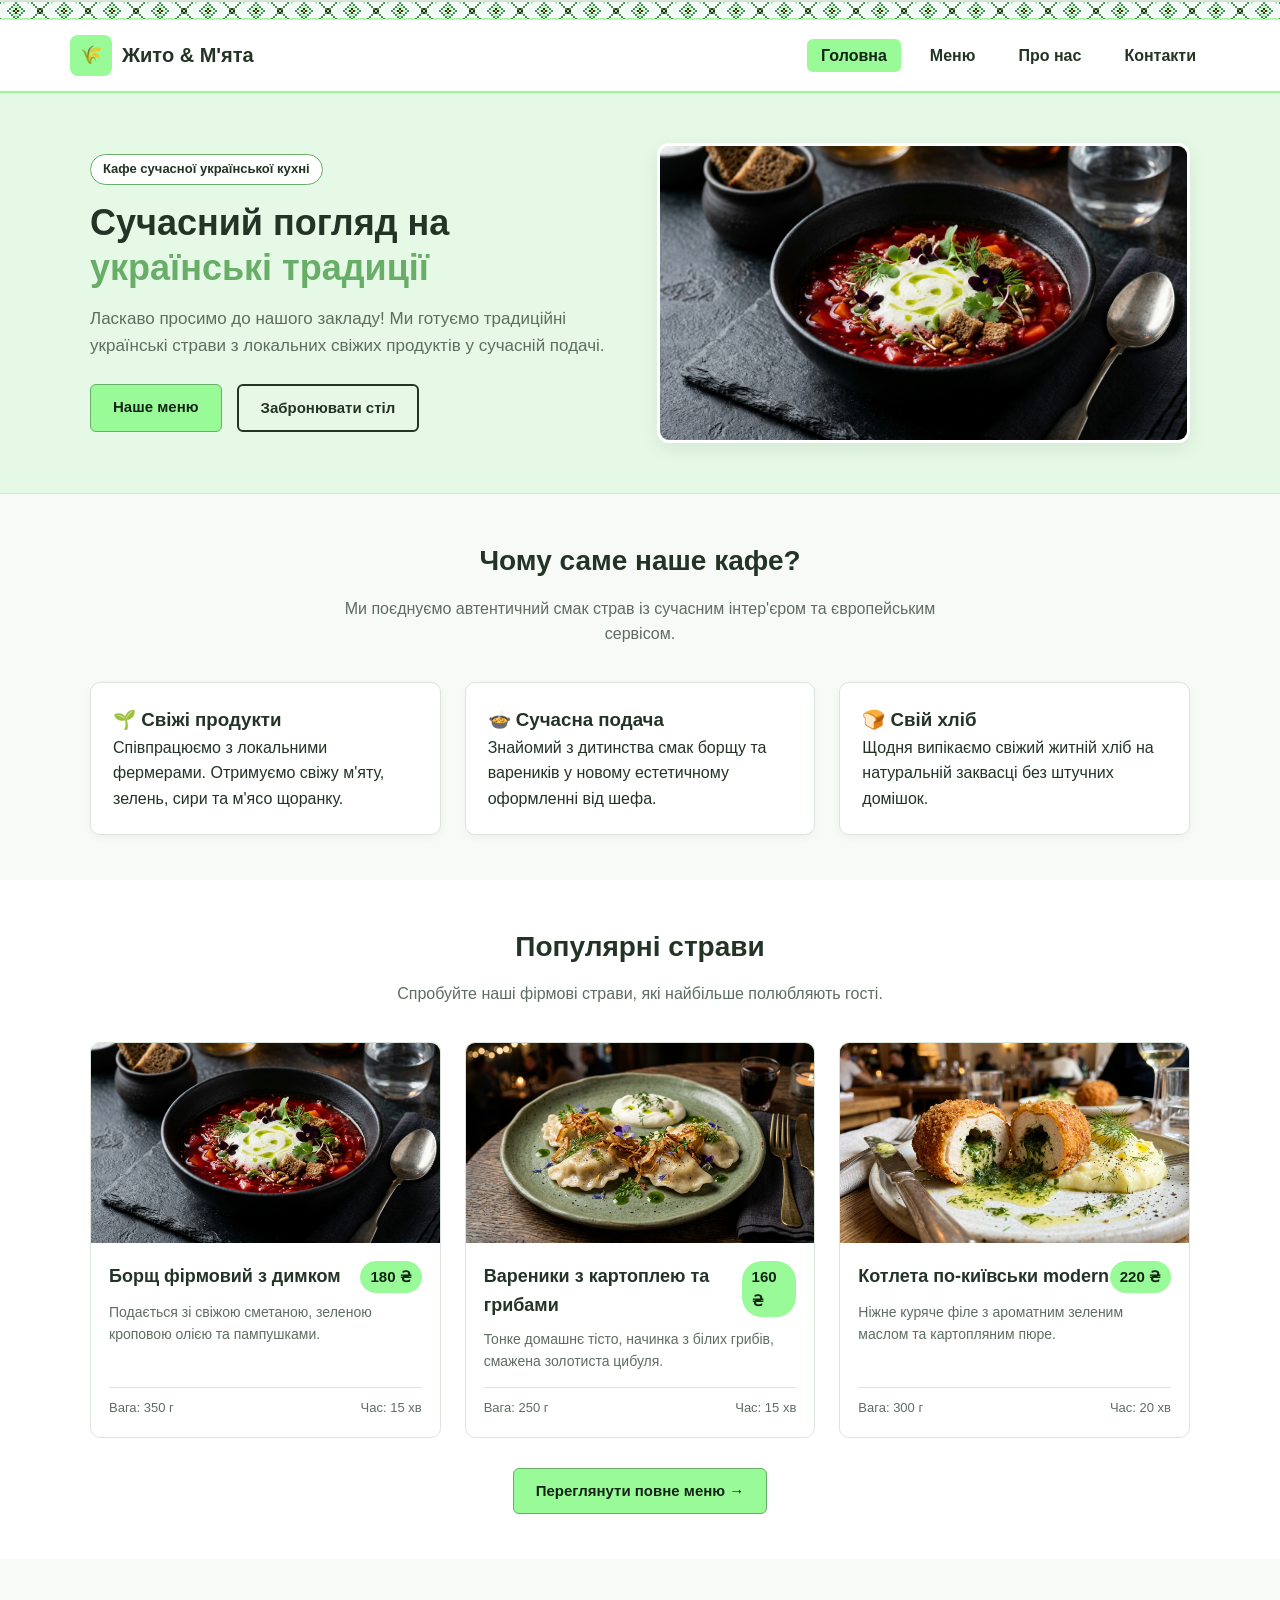
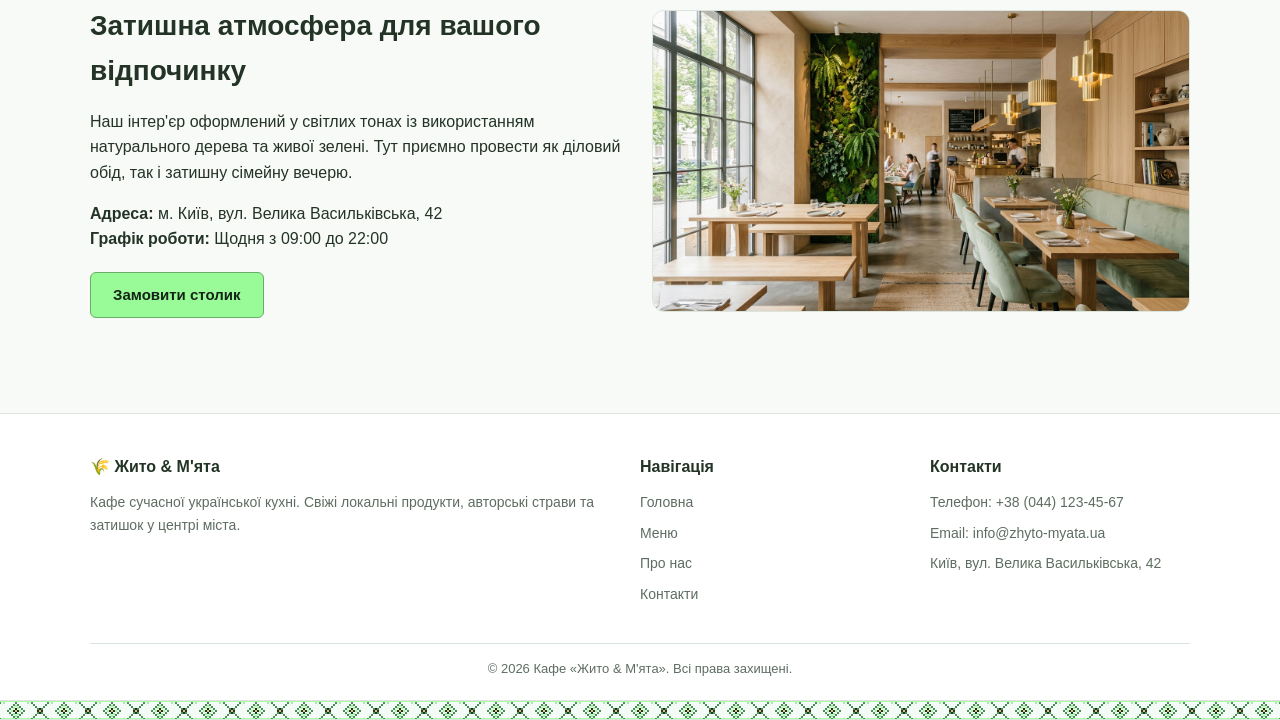
==== index.html @ 2b88b01a "feat: complete Stage 1 Midterm Checkpoint — UI/UX, modular CSS framework and cross-platform layout (" ====
<!DOCTYPE html>
<html lang="uk">

<head>
  <meta charset="UTF-8">
  <meta name="viewport" content="width=device-width, initial-scale=1.0">
  <title>Жито & М'ята | Кафе сучасної української кухні</title>
  <!-- Підключення модульних стилів проєкту -->
  <link rel="stylesheet" href="css/variables.css">
  <link rel="stylesheet" href="css/grid.css">
  <link rel="stylesheet" href="css/style.css">
  <link rel="stylesheet" href="css/responsive.css">
</head>

<body>

  <!-- Декоративний узор вишиванки зверху -->
  <div class="vyshyvanka-pattern" aria-hidden="true"></div>

  <!-- Шапка сайту -->
  <header class="header">
    <div class="container header-inner">
      <a href="index.html" class="logo">
        <span class="logo-badge">🌾</span>
        <span>Жито & М'ята</span>
      </a>
      <nav>
        <ul class="nav-list">
          <li><a href="index.html" class="nav-link active">Головна</a></li>
          <li><a href="menu.html" class="nav-link">Меню</a></li>
          <li><a href="about.html" class="nav-link">Про нас</a></li>
          <li><a href="contacts.html" class="nav-link">Контакти</a></li>
        </ul>
      </nav>
    </div>
  </header>

  <!-- Головний банер (Hero) -->
  <section class="hero">
    <div class="container hero-inner">
      <div class="hero-text">
        <span class="hero-tag">Кафе сучасної української кухні</span>
        <h1 class="hero-title">Сучасний погляд на <span>українські традиції</span></h1>
        <p class="hero-desc">
          Ласкаво просимо до нашого закладу! Ми готуємо традиційні українські страви з локальних свіжих продуктів у
          сучасній подачі.
        </p>
        <div class="hero-buttons">
          <a href="menu.html" class="btn btn-primary">Наше меню</a>
          <a href="contacts.html" class="btn btn-outline">Забронювати стіл</a>
        </div>
      </div>
      <div class="hero-image">
        <img src="assets/images/borscht.jpg" alt="Український борщ у сучасній подачі">
      </div>
    </div>
  </section>

  <!-- Секція переваг (Flex / Grid) -->
  <section class="section">
    <div class="container">
      <h2 class="section-title">Чому саме наше кафе?</h2>
      <p class="section-subtitle">Ми поєднуємо автентичний смак страв із сучасним інтер'єром та європейським сервісом.
      </p>

      <div class="grid-3">
        <div class="card">
          <h3>🌱 Свіжі продукти</h3>
          <p>Співпрацюємо з локальними фермерами. Отримуємо свіжу м'яту, зелень, сири та м'ясо щоранку.</p>
        </div>
        <div class="card">
          <h3>🍲 Сучасна подача</h3>
          <p>Знайомий з дитинства смак борщу та вареників у новому естетичному оформленні від шефа.</p>
        </div>
        <div class="card">
          <h3>🍞 Свій хліб</h3>
          <p>Щодня випікаємо свіжий житній хліб на натуральній заквасці без штучних домішок.</p>
        </div>
      </div>
    </div>
  </section>

  <!-- Секція популярних страв -->
  <section class="section" style="background-color: #ffffff;">
    <div class="container">
      <h2 class="section-title">Популярні страви</h2>
      <p class="section-subtitle">Спробуйте наші фірмові страви, які найбільше полюбляють гості.</p>

      <div class="grid-3">
        <!-- Страва 1 -->
        <div class="dish-card">
          <div class="dish-image-wrap">
            <img src="assets/images/borscht.jpg" alt="Фірмовий борщ">
          </div>
          <div class="dish-content">
            <div class="dish-header">
              <h3 class="dish-title">Борщ фірмовий з димком</h3>
              <span class="dish-price">180 ₴</span>
            </div>
            <p class="dish-desc">Подається зі свіжою сметаною, зеленою кроповою олією та пампушками.</p>
            <div class="dish-meta">
              <span>Вага: 350 г</span>
              <span>Час: 15 хв</span>
            </div>
          </div>
        </div>

        <!-- Страва 2 -->
        <div class="dish-card">
          <div class="dish-image-wrap">
            <img src="assets/images/varenyky.jpg" alt="Вареники">
          </div>
          <div class="dish-content">
            <div class="dish-header">
              <h3 class="dish-title">Вареники з картоплею та грибами</h3>
              <span class="dish-price">160 ₴</span>
            </div>
            <p class="dish-desc">Тонке домашнє тісто, начинка з білих грибів, смажена золотиста цибуля.</p>
            <div class="dish-meta">
              <span>Вага: 250 г</span>
              <span>Час: 15 хв</span>
            </div>
          </div>
        </div>

        <!-- Страва 3 -->
        <div class="dish-card">
          <div class="dish-image-wrap">
            <img src="assets/images/chicken_kyiv.jpg" alt="Котлета по-київськи">
          </div>
          <div class="dish-content">
            <div class="dish-header">
              <h3 class="dish-title">Котлета по-київськи modern</h3>
              <span class="dish-price">220 ₴</span>
            </div>
            <p class="dish-desc">Ніжне куряче філе з ароматним зеленим маслом та картопляним пюре.</p>
            <div class="dish-meta">
              <span>Вага: 300 г</span>
              <span>Час: 20 хв</span>
            </div>
          </div>
        </div>
      </div>

      <div style="text-align: center; margin-top: 30px;">
        <a href="menu.html" class="btn btn-primary">Переглянути повне меню →</a>
      </div>
    </div>
  </section>

  <!-- Секція атмосфери -->
  <section class="section">
    <div class="container">
      <div class="grid-2" style="align-items: center;">
        <div>
          <h2 style="font-size: 28px; margin-bottom: 15px;">Затишна атмосфера для вашого відпочинку</h2>
          <p style="margin-bottom: 15px;">
            Наш інтер'єр оформлений у світлих тонах із використанням натурального дерева та живої зелені. Тут приємно
            провести як діловий обід, так і затишну сімейну вечерю.
          </p>
          <p>
            <strong>Адреса:</strong> м. Київ, вул. Велика Васильківська, 42<br>
            <strong>Графік роботи:</strong> Щодня з 09:00 до 22:00
          </p>
          <div style="margin-top: 20px;">
            <a href="contacts.html" class="btn btn-primary">Замовити столик</a>
          </div>
        </div>
        <div style="border-radius: 12px; overflow: hidden; border: 1px solid var(--color-border);">
          <img src="assets/images/interior.jpg" alt="Інтер'єр кафе">
        </div>
      </div>

    </div>
  </section>

  <!-- Підвал -->
  <footer class="footer">
    <div class="container">
      <div class="footer-inner">
        <div class="footer-col">
          <h4>🌾 Жито & М'ята</h4>
          <p style="font-size: 14px; color: var(--color-text-muted);">
            Кафе сучасної української кухні. Свіжі локальні продукти, авторські страви та затишок у центрі міста.
          </p>
        </div>
        <div class="footer-col">
          <h4>Навігація</h4>
          <ul>
            <li><a href="index.html">Головна</a></li>
            <li><a href="menu.html">Меню</a></li>
            <li><a href="about.html">Про нас</a></li>
            <li><a href="contacts.html">Контакти</a></li>
          </ul>
        </div>
        <div class="footer-col">
          <h4>Контакти</h4>
          <ul>
            <li>Телефон: +38 (044) 123-45-67</li>
            <li>Email: info@zhyto-myata.ua</li>
            <li>Київ, вул. Велика Васильківська, 42</li>
          </ul>
        </div>
      </div>
      <div class="footer-bottom">
        <p>© 2026 Кафе «Жито & М'ята». Всі права захищені.</p>
      </div>
    </div>
  </footer>

  <!-- Декоративний узор вишиванки знизу -->
  <div class="vyshyvanka-pattern" aria-hidden="true"></div>

</body>

</html>
---- css/variables.css ----
/* ==========================================================================
   1. CSS ЗМІННІ (Колірна палітра за варіантом №26 та шрифти)
   ========================================================================== */

:root {
  /* Головний колір за варіантом №26 */
  --color-primary: #98FB98;          /* Блідо-зелений з сірим підтоном */
  --color-primary-dark: #68ad68;     /* Темніший відтінок для наведення */
  --color-primary-light: #e6f9e6;    /* Світлий відтінок для фонів */

  /* Основні кольори */
  --color-text: #233326;             /* Темний колір тексту */
  --color-text-muted: #5e6d61;       /* Другорядний сіро-зелений текст */
  --color-bg: #f8faf8;               /* Світлий сучасний фон сторінки */
  --color-white: #ffffff;            /* Білий для карток та блоків */
  --color-border: #dce5dc;           /* Колір рамок */

  /* Шрифти */
  --font-family: 'Segoe UI', Tahoma, Geneva, Verdana, sans-serif;
}
---- css/grid.css ----
/* ==========================================================================
   2. СІТКА ТА БАЗОВИЙ LAYOUT (Reset, Контейнери та CSS Grid)
   ========================================================================== */

/* Базове скидання стилів (Reset) */
* {
  box-sizing: border-box;
  margin: 0;
  padding: 0;
}

body {
  font-family: var(--font-family);
  background-color: var(--color-bg);
  color: var(--color-text);
  line-height: 1.6;
}

img {
  max-width: 100%;
  height: auto;
  display: block;
}

a {
  color: inherit;
  text-decoration: none;
}

/* Контейнер для центрування контенту */
.container {
  width: 100%;
  max-width: 1140px;
  margin: 0 auto;
  padding: 0 20px;
}

/* Базові секції та заголовки */
.section {
  padding: 45px 0;
}

.section-title {
  text-align: center;
  font-size: 28px;
  margin-bottom: 12px;
  color: var(--color-text);
}

.section-subtitle {
  text-align: center;
  color: var(--color-text-muted);
  max-width: 600px;
  margin: 0 auto 35px auto;
  font-size: 16px;
}

/* Модульні сітки CSS Grid */
.grid-2 {
  display: grid;
  grid-template-columns: repeat(2, 1fr);
  gap: 24px;
}

.grid-3 {
  display: grid;
  grid-template-columns: repeat(3, 1fr);
  gap: 24px;
}

.grid-4 {
  display: grid;
  grid-template-columns: repeat(4, 1fr);
  gap: 20px;
}
---- css/style.css ----
/* ==========================================================================
   3. ОСНОВНІ СТИЛІ ТА КОМПОНЕНТИ (Кафе «Жито & М'ята»)
   - Варіант: Реальність
   - Тематика №9: Сайт кафе з українською кухнею
   - Стилістика №16: Сучасний
   - Колір №26: Блідо-зелений з сірим підтоном #98FB98
   ========================================================================== */

/* Декоративний узор вишиванки (зверху та знизу сторінок) */
.vyshyvanka-pattern {
  width: 100%;
  height: 20px;
  background-color: var(--color-white);
  background-image: url('../assets/images/vyshyvanka.svg');
  background-repeat: repeat-x;
  background-position: center;
  background-size: 48px 20px;
  border-top: 1px solid var(--color-border);
  border-bottom: 1px solid var(--color-border);
}

/* Шапка та навігація (Flexbox) */
.header {
  background-color: var(--color-white);
  border-bottom: 2px solid var(--color-primary);
  box-shadow: 0 2px 10px rgba(0, 0, 0, 0.05);
}

.header-inner {
  display: flex;
  justify-content: space-between;
  align-items: center;
  padding: 15px 0;
}

.logo {
  display: flex;
  align-items: center;
  gap: 10px;
  font-size: 20px;
  font-weight: bold;
}

.logo-badge {
  background-color: var(--color-primary);
  padding: 6px 10px;
  border-radius: 8px;
  font-size: 18px;
}

.nav-list {
  display: flex;
  list-style: none;
  gap: 15px;
}

.nav-link {
  font-weight: 600;
  padding: 8px 14px;
  border-radius: 6px;
  transition: background-color 0.2s, color 0.2s;
}

.nav-link:hover {
  background-color: var(--color-primary-light);
  color: var(--color-primary-dark);
}

.nav-link.active {
  background-color: var(--color-primary);
  color: #142416;
}

/* Кнопки */
.btn {
  display: inline-block;
  padding: 10px 22px;
  border-radius: 6px;
  font-weight: 600;
  text-align: center;
  cursor: pointer;
  border: none;
  font-size: 15px;
  transition: all 0.2s;
}

.btn-primary {
  background-color: var(--color-primary);
  color: #142416;
  border: 1px solid var(--color-primary-dark);
}

.btn-primary:hover {
  background-color: var(--color-primary-dark);
  color: #ffffff;
}

.btn-outline {
  background-color: transparent;
  border: 2px solid var(--color-text);
  color: var(--color-text);
}

.btn-outline:hover {
  background-color: var(--color-text);
  color: var(--color-white);
}

/* Hero секція */
.hero {
  background-color: var(--color-primary-light);
  border-bottom: 1px solid var(--color-border);
  padding: 50px 0;
}

.hero-inner {
  display: flex;
  align-items: center;
  justify-content: space-between;
  gap: 40px;
}

.hero-text {
  flex: 1;
}

.hero-tag {
  display: inline-block;
  background-color: var(--color-white);
  border: 1px solid var(--color-primary-dark);
  padding: 4px 12px;
  border-radius: 20px;
  font-size: 13px;
  font-weight: 600;
  color: var(--color-text);
  margin-bottom: 15px;
}

.hero-title {
  font-size: 36px;
  line-height: 1.25;
  margin-bottom: 15px;
}

.hero-title span {
  color: var(--color-primary-dark);
}

.hero-desc {
  color: var(--color-text-muted);
  font-size: 17px;
  margin-bottom: 25px;
}

.hero-buttons {
  display: flex;
  gap: 15px;
}

.hero-image {
  flex: 1;
  border-radius: 12px;
  overflow: hidden;
  box-shadow: 0 6px 18px rgba(0, 0, 0, 0.08);
  border: 3px solid var(--color-white);
}

/* Картки переваг та страв */
.card {
  background-color: var(--color-white);
  border: 1px solid var(--color-border);
  border-radius: 10px;
  padding: 22px;
  box-shadow: 0 3px 8px rgba(0, 0, 0, 0.04);
}

.dish-card {
  background-color: var(--color-white);
  border: 1px solid var(--color-border);
  border-radius: 10px;
  overflow: hidden;
  display: flex;
  flex-direction: column;
}

.dish-image-wrap {
  width: 100%;
  height: 200px;
  overflow: hidden;
}

.dish-image-wrap img {
  width: 100%;
  height: 100%;
  object-fit: cover;
}

.dish-content {
  padding: 18px;
  display: flex;
  flex-direction: column;
  flex-grow: 1;
}

.dish-header {
  display: flex;
  justify-content: space-between;
  align-items: baseline;
  margin-bottom: 8px;
}

.dish-title {
  font-size: 18px;
  font-weight: 600;
}

.dish-price {
  background-color: var(--color-primary);
  padding: 4px 10px;
  border-radius: 20px;
  font-weight: bold;
  font-size: 15px;
  color: #142416;
}

.dish-desc {
  font-size: 14px;
  color: var(--color-text-muted);
  margin-bottom: 15px;
  flex-grow: 1;
}

.dish-meta {
  display: flex;
  justify-content: space-between;
  font-size: 13px;
  color: var(--color-text-muted);
  border-top: 1px solid var(--color-border);
  padding-top: 10px;
}

/* Форми (Бронювання) */
.form-box {
  background-color: var(--color-white);
  border: 1px solid var(--color-border);
  border-radius: 10px;
  padding: 30px;
}

.form-group {
  margin-bottom: 16px;
}

.form-label {
  display: block;
  font-weight: 600;
  font-size: 14px;
  margin-bottom: 6px;
}

.form-control {
  width: 100%;
  padding: 10px 14px;
  border: 1px solid var(--color-border);
  border-radius: 6px;
  font-family: inherit;
  font-size: 15px;
}

.form-control:focus {
  outline: none;
  border-color: var(--color-primary-dark);
  box-shadow: 0 0 0 3px rgba(152, 251, 152, 0.4);
}

/* Перевірка форми під час вводу (Validation) */
.validation-msg {
  display: none;
  font-size: 12px;
  margin-top: 5px;
  font-weight: 500;
}

.validation-msg.error {
  color: #c62828;
}

.validation-msg.success {
  color: #2e7d32;
}

/* Підсвічування поля та підказок при введенні даних */
.form-control:not(:placeholder-shown):invalid {
  border-color: #c62828;
  background-color: #fff9f9;
}

.form-control:not(:placeholder-shown):invalid~.validation-msg.error {
  display: block;
}

.form-control:not(:placeholder-shown):valid {
  border-color: #2e7d32;
  background-color: #f6fff6;
}

.form-control:not(:placeholder-shown):valid~.validation-msg.success {
  display: block;
}

.form-control:focus:invalid {
  box-shadow: 0 0 0 3px rgba(198, 40, 40, 0.2);
}

.form-control:focus:valid {
  box-shadow: 0 0 0 3px rgba(46, 125, 50, 0.2);
}

/* Підвал (Footer) */
.footer {
  background-color: var(--color-white);
  border-top: 1px solid var(--color-border);
  padding: 40px 0 20px 0;
  margin-top: 50px;
}

.footer-inner {
  display: grid;
  grid-template-columns: 2fr 1fr 1fr;
  gap: 30px;
  margin-bottom: 30px;
}

.footer-col h4 {
  margin-bottom: 12px;
  font-size: 16px;
  color: var(--color-text);
}

.footer-col ul {
  list-style: none;
}

.footer-col ul li {
  margin-bottom: 8px;
  font-size: 14px;
  color: var(--color-text-muted);
}

.footer-col ul li a:hover {
  color: var(--color-primary-dark);
}

.footer-bottom {
  text-align: center;
  border-top: 1px solid var(--color-border);
  padding-top: 15px;
  font-size: 13px;
  color: var(--color-text-muted);
}
---- css/responsive.css ----
/* ==========================================================================
   4. АДАПТИВНІСТЬ ДЛЯ 3 ТИПІВ ПРИСТРОЇВ (RESPONSIVE)
   - Комп'ютери (Desktop: > 992px)
   - Планшети (Tablet: 768px - 992px)
   - Мобільні телефони (Mobile: <= 767px)
   ========================================================================== */

/* ПЛАНШЕТИ (TABLET: 768px - 992px) */
@media (max-width: 992px) {
  .hero-inner {
    flex-direction: column;
    text-align: center;
  }

  .hero-buttons {
    justify-content: center;
  }

  .grid-3 {
    grid-template-columns: repeat(2, 1fr);
  }

  .footer-inner {
    grid-template-columns: repeat(2, 1fr);
  }
}

/* МОБІЛЬНІ ТЕЛЕФОНИ (MOBILE: <= 767px) */
@media (max-width: 767px) {
  .header-inner {
    flex-direction: column;
    gap: 15px;
  }

  .nav-list {
    flex-direction: column;
    width: 100%;
    text-align: center;
    gap: 8px;
  }

  .nav-link {
    display: block;
    width: 100%;
  }

  .hero-title {
    font-size: 26px;
  }

  .hero-buttons {
    flex-direction: column;
  }

  .grid-2,
  .grid-3,
  .grid-4 {
    grid-template-columns: 1fr;
  }

  .footer-inner {
    grid-template-columns: 1fr;
  }
}
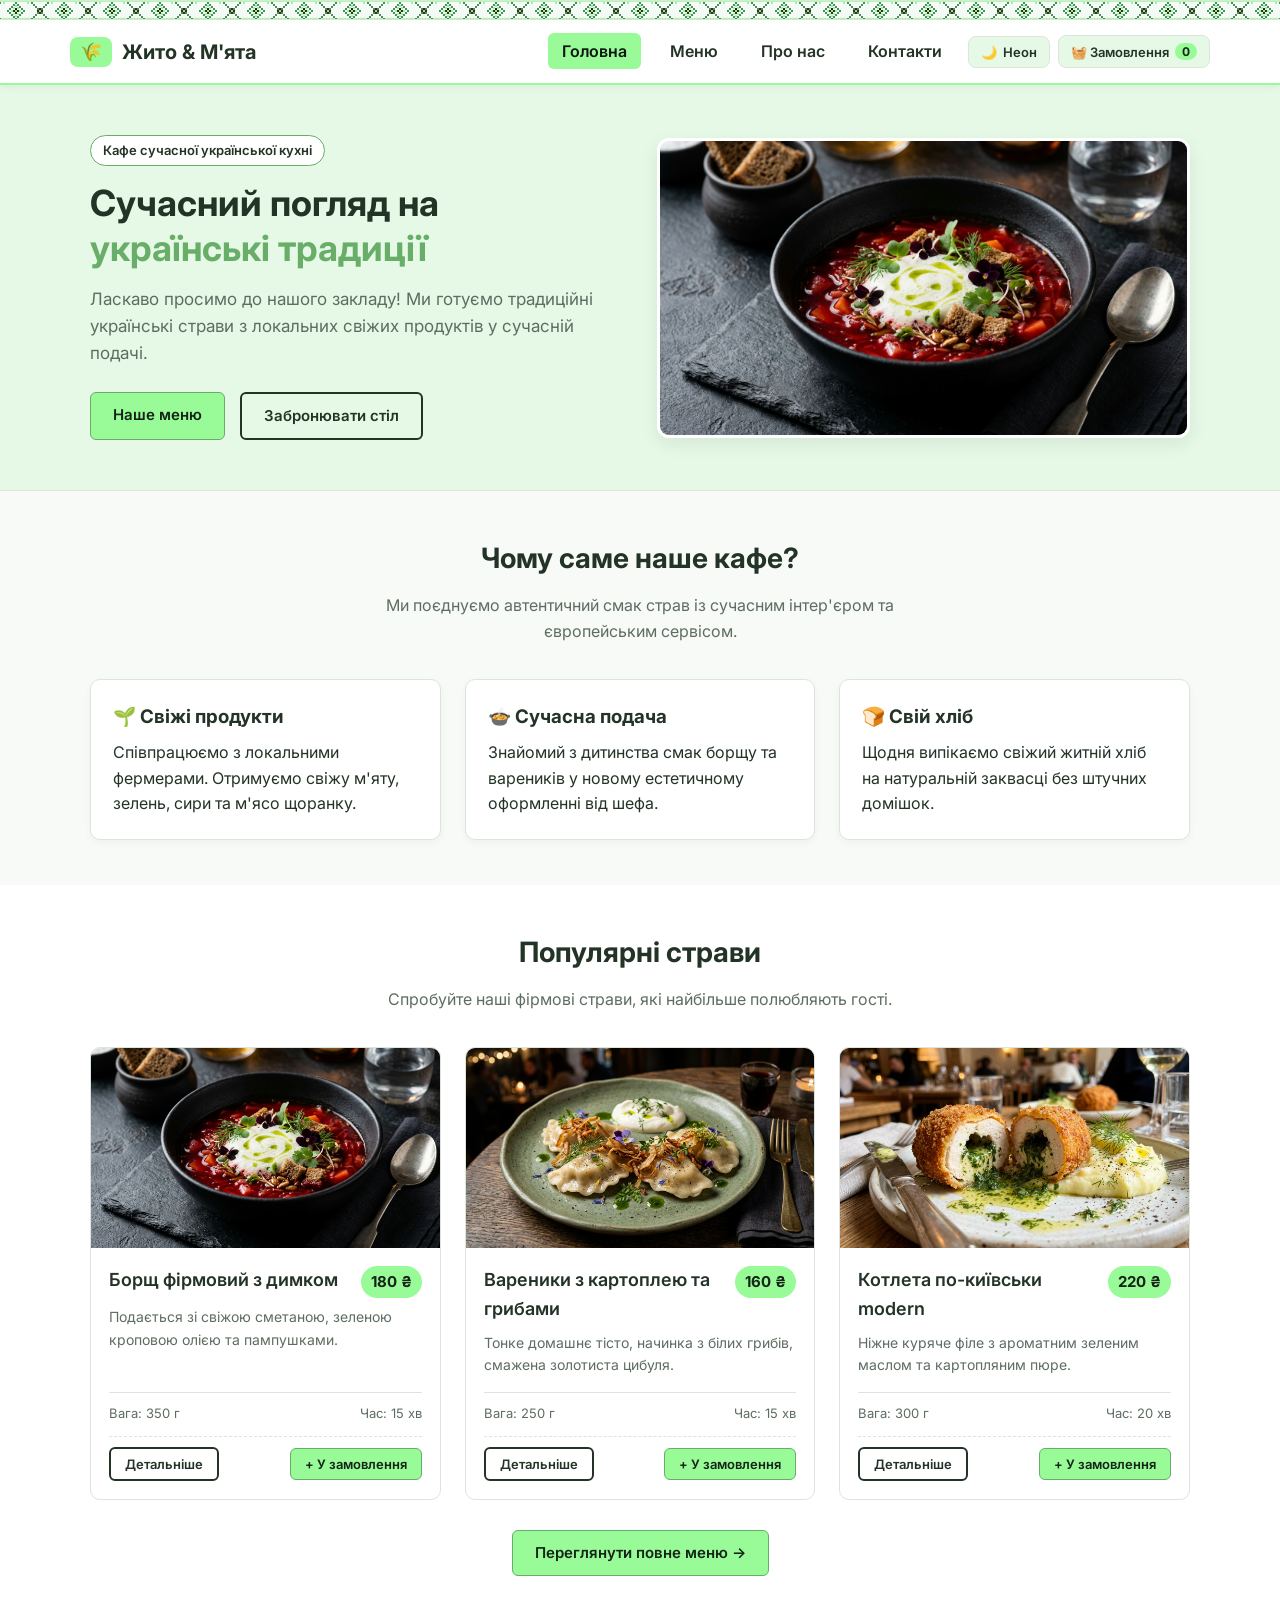
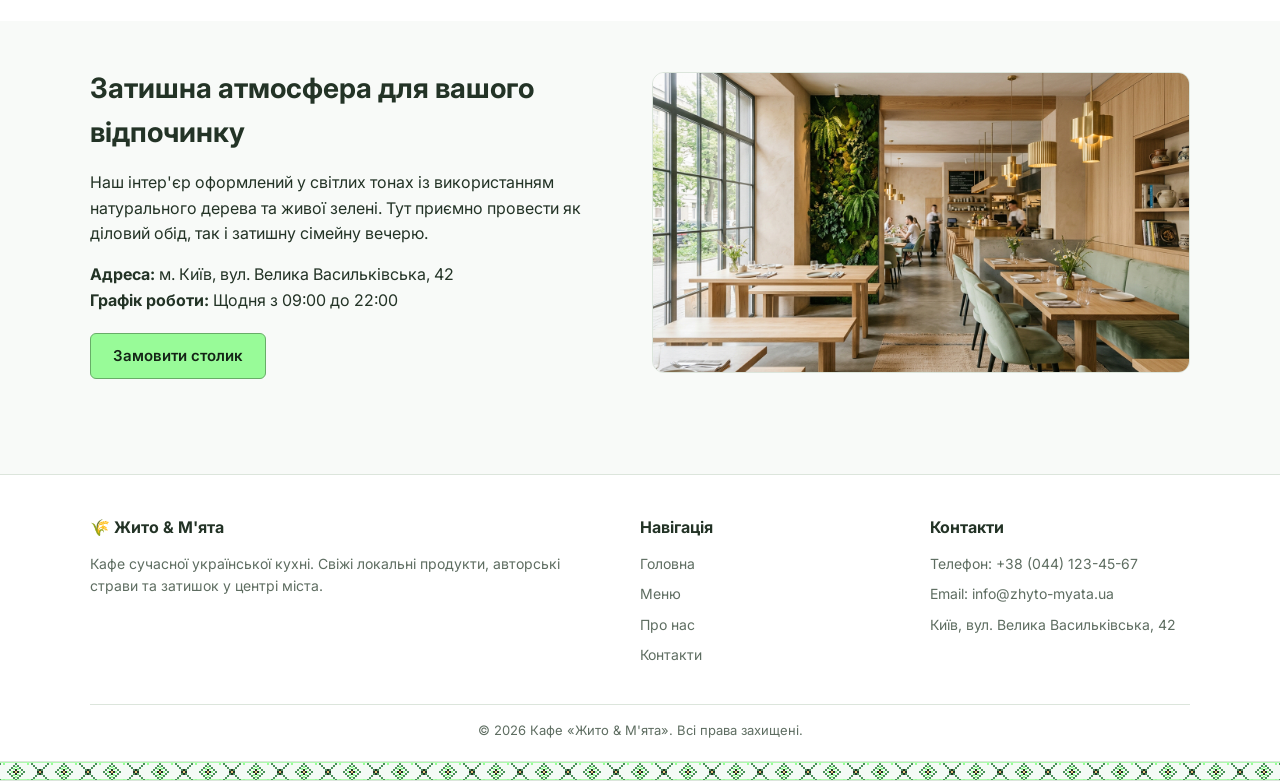
==== commit 95812b06: "feat: complete Stage 2 Final Demo — Figma dark neon theme (remark 9), responsive layout, and full JS" ====
--- a/index.html
+++ b/index.html
@@ -4,7 +4,11 @@
 <head>
   <meta charset="UTF-8">
   <meta name="viewport" content="width=device-width, initial-scale=1.0">
-  <title>Жито & М'ята | Кафе сучасної української кухні</title>
+  <title>Жито &amp; М'ята | Кафе сучасної української кухні</title>
+  <!-- Шрифт Inter відповідно до макету Figma -->
+  <link rel="preconnect" href="https://fonts.googleapis.com">
+  <link rel="preconnect" href="https://fonts.gstatic.com" crossorigin>
+  <link href="https://fonts.googleapis.com/css2?family=Inter:wght@400;500;600;700&display=swap" rel="stylesheet">
   <!-- Підключення модульних стилів проєкту -->
   <link rel="stylesheet" href="css/variables.css">
   <link rel="stylesheet" href="css/grid.css">
@@ -22,16 +26,28 @@
     <div class="container header-inner">
       <a href="index.html" class="logo">
         <span class="logo-badge">🌾</span>
-        <span>Жито & М'ята</span>
+        <span>Жито &amp; М'ята</span>
       </a>
-      <nav>
-        <ul class="nav-list">
-          <li><a href="index.html" class="nav-link active">Головна</a></li>
-          <li><a href="menu.html" class="nav-link">Меню</a></li>
-          <li><a href="about.html" class="nav-link">Про нас</a></li>
-          <li><a href="contacts.html" class="nav-link">Контакти</a></li>
-        </ul>
-      </nav>
+      <div class="header-actions">
+        <nav aria-label="Головна навігація">
+          <ul class="nav-list">
+            <li><a href="index.html" class="nav-link active">Головна</a></li>
+            <li><a href="menu.html" class="nav-link">Меню</a></li>
+            <li><a href="about.html" class="nav-link">Про нас</a></li>
+            <li><a href="contacts.html" class="nav-link">Контакти</a></li>
+          </ul>
+        </nav>
+        <div class="header-tools">
+          <button type="button" class="tool-btn" id="themeToggleBtn" title="Перемкнути тему (Світла / Темна неонова)">
+            <span id="themeIcon">🌙</span>
+            <span id="themeLabel">Тема</span>
+          </button>
+          <button type="button" class="tool-btn" id="cartOpenBtn" title="Ваше передзамовлення страв">
+            <span>🧺 Замовлення</span>
+            <span class="cart-badge" id="cartCountBadge">0</span>
+          </button>
+        </div>
+      </div>
     </div>
   </header>
 
@@ -81,14 +97,16 @@
   </section>
 
   <!-- Секція популярних страв -->
-  <section class="section" style="background-color: #ffffff;">
+  <section class="section section-alt">
     <div class="container">
       <h2 class="section-title">Популярні страви</h2>
       <p class="section-subtitle">Спробуйте наші фірмові страви, які найбільше полюбляють гості.</p>
 
       <div class="grid-3">
         <!-- Страва 1 -->
-        <div class="dish-card">
+        <div class="dish-card" data-dish-id="borscht-smoke" data-title="Борщ фірмовий з димком" data-price="180"
+          data-weight="350 г" data-time="15 хв" data-img="assets/images/borscht.jpg"
+          data-desc="Подається зі свіжою сметаною, зеленою кроповою олією та пампушками.">
           <div class="dish-image-wrap">
             <img src="assets/images/borscht.jpg" alt="Фірмовий борщ">
           </div>
@@ -102,11 +120,17 @@
               <span>Вага: 350 г</span>
               <span>Час: 15 хв</span>
             </div>
+            <div class="dish-actions">
+              <button type="button" class="btn btn-outline btn-sm js-dish-details">Детальніше</button>
+              <button type="button" class="btn btn-primary btn-sm js-add-cart">+ У замовлення</button>
+            </div>
           </div>
         </div>
 
         <!-- Страва 2 -->
-        <div class="dish-card">
+        <div class="dish-card" data-dish-id="varenyky-mushrooms" data-title="Вареники з картоплею та грибами"
+          data-price="160" data-weight="250 г" data-time="15 хв" data-img="assets/images/varenyky.jpg"
+          data-desc="Тонке домашнє тісто, начинка з білих грибів, смажена золотиста цибуля.">
           <div class="dish-image-wrap">
             <img src="assets/images/varenyky.jpg" alt="Вареники">
           </div>
@@ -120,11 +144,17 @@
               <span>Вага: 250 г</span>
               <span>Час: 15 хв</span>
             </div>
+            <div class="dish-actions">
+              <button type="button" class="btn btn-outline btn-sm js-dish-details">Детальніше</button>
+              <button type="button" class="btn btn-primary btn-sm js-add-cart">+ У замовлення</button>
+            </div>
           </div>
         </div>
 
         <!-- Страва 3 -->
-        <div class="dish-card">
+        <div class="dish-card" data-dish-id="kyiv-modern" data-title="Котлета по-київськи modern" data-price="220"
+          data-weight="300 г" data-time="20 хв" data-img="assets/images/chicken_kyiv.jpg"
+          data-desc="Ніжне куряче філе з ароматним зеленим маслом та картопляним пюре.">
           <div class="dish-image-wrap">
             <img src="assets/images/chicken_kyiv.jpg" alt="Котлета по-київськи">
           </div>
@@ -137,6 +167,10 @@
             <div class="dish-meta">
               <span>Вага: 300 г</span>
               <span>Час: 20 хв</span>
+            </div>
+            <div class="dish-actions">
+              <button type="button" class="btn btn-outline btn-sm js-dish-details">Детальніше</button>
+              <button type="button" class="btn btn-primary btn-sm js-add-cart">+ У замовлення</button>
             </div>
           </div>
         </div>
@@ -166,7 +200,7 @@
             <a href="contacts.html" class="btn btn-primary">Замовити столик</a>
           </div>
         </div>
-        <div style="border-radius: 12px; overflow: hidden; border: 1px solid var(--color-border);">
+        <div class="photo-frame">
           <img src="assets/images/interior.jpg" alt="Інтер'єр кафе">
         </div>
       </div>
@@ -179,7 +213,7 @@
     <div class="container">
       <div class="footer-inner">
         <div class="footer-col">
-          <h4>🌾 Жито & М'ята</h4>
+          <h4>🌾 Жито &amp; М'ята</h4>
           <p style="font-size: 14px; color: var(--color-text-muted);">
             Кафе сучасної української кухні. Свіжі локальні продукти, авторські страви та затишок у центрі міста.
           </p>
@@ -203,7 +237,7 @@
         </div>
       </div>
       <div class="footer-bottom">
-        <p>© 2026 Кафе «Жито & М'ята». Всі права захищені.</p>
+        <p>© 2026 Кафе «Жито &amp; М'ята». Всі права захищені.</p>
       </div>
     </div>
   </footer>
@@ -211,6 +245,8 @@
   <!-- Декоративний узор вишиванки знизу -->
   <div class="vyshyvanka-pattern" aria-hidden="true"></div>
 
+  <!-- Підключення основного скрипту JS (Етап 2) -->
+  <script src="js/main.js"></script>
 </body>
 
-</html>+</html>
--- a/css/variables.css
+++ b/css/variables.css
@@ -1,20 +1,84 @@
 /* ==========================================================================
-   1. CSS ЗМІННІ (Колірна палітра за варіантом №26 та шрифти)
+   1. CSS ЗМІННІ (Колірна палітра за варіантом №26, Зауваження №9 та шрифти)
    ========================================================================== */
 
 :root {
-  /* Головний колір за варіантом №26 */
+  /* Головний колір за варіантом №26 (Desktop & Tablet — Light Mode) */
   --color-primary: #98FB98;          /* Блідо-зелений з сірим підтоном */
-  --color-primary-dark: #68ad68;     /* Темніший відтінок для наведення */
-  --color-primary-light: #e6f9e6;    /* Світлий відтінок для фонів */
+  --color-primary-dark: #68ad68;     /* Темніший відтінок для наведення та акцентів */
+  --color-primary-light: #e6f9e6;    /* Світлий відтінок для фонів Hero/банерів */
+  --color-accent: #98FB98;           /* Акцентний колір кнопок та цінників */
+  --color-accent-hover: #68ad68;     /* Акцент при наведенні */
+  --color-accent-text: #142416;      /* Текст на акцентних кнопках і плашках */
+  --color-hero-span: #68ad68;        /* Колір виділення у заголовку Hero */
+  --color-tag-border: #68ad68;       /* Обводка тегів (hero-tag) */
+  --color-cat-border: #68ad68;       /* Ліва лінія заголовків категорій меню */
 
-  /* Основні кольори */
-  --color-text: #233326;             /* Темний колір тексту */
+  /* Основні кольори інтерфейсу (Light Mode) */
+  --color-text: #233326;             /* Темний колір основного тексту */
   --color-text-muted: #5e6d61;       /* Другорядний сіро-зелений текст */
   --color-bg: #f8faf8;               /* Світлий сучасний фон сторінки */
-  --color-white: #ffffff;            /* Білий для карток та блоків */
-  --color-border: #dce5dc;           /* Колір рамок */
+  --color-bg-alt: #ffffff;           /* Альтернативний фон секцій */
+  --color-surface: #ffffff;          /* Фон карток, шапки, форм та підвалу */
+  --color-white: #ffffff;            /* Чистий білий */
+  --color-border: #dce5dc;           /* Колір рамок та розділювачів */
+  --color-input-bg: #ffffff;         /* Фон полів вводу */
+  --color-input-border: #dce5dc;     /* Рамка полів вводу */
+  --color-placeholder: #8fa396;      /* Колір підказок у полях вводу */
+  --color-hero-img-border: #ffffff;  /* Рамка головного фото */
 
-  /* Шрифти */
-  --font-family: 'Segoe UI', Tahoma, Geneva, Verdana, sans-serif;
+  /* Шрифти (відповідно до макету Figma) */
+  --font-family: 'Inter', 'Segoe UI', Tahoma, Geneva, Verdana, sans-serif;
 }
+
+/* ==========================================================================
+   ТЕМНА НЕОНОВО-ЛАЙМОВА ТЕМА (Зауваження до дизайну №9 — Компромісний рефакторинг)
+   Застосовується автоматично на Mobile (<= 767px) у responsive.css
+   або при ручному перемиканні теми [data-theme="dark"]
+   ========================================================================== */
+[data-theme="dark"] {
+  --color-primary: #98FB98;          /* Збережено фірмовий колір №26 у лого та меню */
+  --color-primary-dark: #c6ff1a;     /* Неоново-лаймовий акцент замість темно-зеленого */
+  --color-primary-light: #13241a;    /* Темний смарагдовий фон Hero-блоків */
+  --color-accent: #c6ff1a;           /* Кислотно-лаймовий колір кнопок і цін (#C6FF1A з Figma) */
+  --color-accent-hover: #d8ff5c;     /* Світліший неон при наведенні */
+  --color-accent-text: #0d1510;      /* Контрастний темний текст на неонових кнопках */
+  --color-hero-span: #c6ff1a;        /* Неоновий акцент у заголовку Hero */
+  --color-tag-border: #c6ff1a;       /* Неонова рамка тегів */
+  --color-cat-border: #c6ff1a;       /* Неонова лінія категорій меню */
+
+  --color-text: #e9f5ec;             /* Світлий м'ятно-білий текст (#E9F5EC з Figma) */
+  --color-text-muted: #a9bdb0;       /* Приглушений сіро-зелений текст (#A9BDB0 з Figma) */
+  --color-bg: #0d1510;               /* Глибокий темний інверсований фон (#0D1510 з Figma) */
+  --color-bg-alt: #101a14;           /* Альтернативний темний фон секцій (#101A14 з Figma) */
+  --color-surface: #16221a;          /* Фон карток, шапки, форми та підвалу (#16221A з Figma) */
+  --color-border: #2a3d2f;           /* Темно-зелена обводка карток (#2A3D2F з Figma) */
+  --color-input-bg: #0d1510;         /* Темний фон полів форми (#0D1510 з Figma) */
+  --color-input-border: #6b8872;     /* Контрастна рамка полів форми (#6B8872 з Figma) */
+  --color-placeholder: #8fa396;      /* Колір placeholder (#8FA396 з Figma) */
+  --color-hero-img-border: #16221a;  /* Рамка фото у Hero (#16221A з Figma) */
+}
+
+/* Примусова світла тема при ручному виборі на мобільному */
+[data-theme="light"] {
+  --color-primary: #98FB98;
+  --color-primary-dark: #68ad68;
+  --color-primary-light: #e6f9e6;
+  --color-accent: #98FB98;
+  --color-accent-hover: #68ad68;
+  --color-accent-text: #142416;
+  --color-hero-span: #68ad68;
+  --color-tag-border: #68ad68;
+  --color-cat-border: #68ad68;
+  --color-text: #233326;
+  --color-text-muted: #5e6d61;
+  --color-bg: #f8faf8;
+  --color-bg-alt: #ffffff;
+  --color-surface: #ffffff;
+  --color-white: #ffffff;
+  --color-border: #dce5dc;
+  --color-input-bg: #ffffff;
+  --color-input-border: #dce5dc;
+  --color-placeholder: #8fa396;
+  --color-hero-img-border: #ffffff;
+}
--- a/css/grid.css
+++ b/css/grid.css
@@ -9,11 +9,18 @@
   padding: 0;
 }
 
+html {
+  scroll-behavior: smooth;
+  overflow-x: hidden;
+}
+
 body {
   font-family: var(--font-family);
   background-color: var(--color-bg);
   color: var(--color-text);
   line-height: 1.6;
+  overflow-x: hidden;
+  transition: background-color 0.25s ease, color 0.25s ease;
 }
 
 img {
@@ -38,6 +45,17 @@
 /* Базові секції та заголовки */
 .section {
   padding: 45px 0;
+  transition: background-color 0.25s ease;
+}
+
+.section-alt {
+  background-color: var(--color-bg-alt);
+}
+
+.section-banner {
+  background-color: var(--color-primary-light);
+  border-bottom: 1px solid var(--color-border);
+  padding: 35px 0;
 }
 
 .section-title {
--- a/css/style.css
+++ b/css/style.css
@@ -4,6 +4,7 @@
    - Тематика №9: Сайт кафе з українською кухнею
    - Стилістика №16: Сучасний
    - Колір №26: Блідо-зелений з сірим підтоном #98FB98
+   - Зауваження №9: Інверсована темна тема + неоново-кислотні акценти #C6FF1A
    ========================================================================== */
 
 /* Декоративний узор вишиванки (зверху та знизу сторінок) */
@@ -21,9 +22,13 @@
 
 /* Шапка та навігація (Flexbox) */
 .header {
-  background-color: var(--color-white);
+  background-color: var(--color-surface);
   border-bottom: 2px solid var(--color-primary);
   box-shadow: 0 2px 10px rgba(0, 0, 0, 0.05);
+  position: sticky;
+  top: 0;
+  z-index: 100;
+  transition: background-color 0.25s ease, box-shadow 0.25s ease;
 }
 
 .header-inner {
@@ -31,6 +36,7 @@
   justify-content: space-between;
   align-items: center;
   padding: 15px 0;
+  gap: 15px;
 }
 
 .logo {
@@ -39,6 +45,7 @@
   gap: 10px;
   font-size: 20px;
   font-weight: bold;
+  color: var(--color-text);
 }
 
 .logo-badge {
@@ -46,18 +53,27 @@
   padding: 6px 10px;
   border-radius: 8px;
   font-size: 18px;
+  line-height: 1;
+}
+
+.header-actions {
+  display: flex;
+  align-items: center;
+  gap: 12px;
 }
 
 .nav-list {
   display: flex;
   list-style: none;
   gap: 15px;
+  align-items: center;
 }
 
 .nav-link {
   font-weight: 600;
   padding: 8px 14px;
   border-radius: 6px;
+  color: var(--color-text);
   transition: background-color 0.2s, color 0.2s;
 }
 
@@ -68,7 +84,46 @@
 
 .nav-link.active {
   background-color: var(--color-primary);
-  color: #142416;
+  color: #0d1510;
+}
+
+/* Інтерактивні кнопки в шапці (Перемикач теми та Кошик) */
+.header-tools {
+  display: flex;
+  align-items: center;
+  gap: 8px;
+}
+
+.tool-btn {
+  display: inline-flex;
+  align-items: center;
+  gap: 6px;
+  background-color: var(--color-primary-light);
+  color: var(--color-text);
+  border: 1px solid var(--color-border);
+  padding: 7px 12px;
+  border-radius: 8px;
+  font-family: inherit;
+  font-size: 13px;
+  font-weight: 600;
+  cursor: pointer;
+  transition: all 0.2s ease;
+}
+
+.tool-btn:hover {
+  border-color: var(--color-accent);
+  transform: translateY(-1px);
+}
+
+.cart-badge {
+  background-color: var(--color-accent);
+  color: var(--color-accent-text);
+  font-size: 12px;
+  font-weight: 700;
+  padding: 1px 7px;
+  border-radius: 12px;
+  min-width: 20px;
+  text-align: center;
 }
 
 /* Кнопки */
@@ -80,19 +135,21 @@
   text-align: center;
   cursor: pointer;
   border: none;
+  font-family: inherit;
   font-size: 15px;
-  transition: all 0.2s;
+  transition: all 0.2s ease;
 }
 
 .btn-primary {
-  background-color: var(--color-primary);
-  color: #142416;
+  background-color: var(--color-accent);
+  color: var(--color-accent-text);
   border: 1px solid var(--color-primary-dark);
 }
 
 .btn-primary:hover {
-  background-color: var(--color-primary-dark);
-  color: #ffffff;
+  background-color: var(--color-accent-hover);
+  color: var(--color-accent-text);
+  transform: translateY(-1px);
 }
 
 .btn-outline {
@@ -103,7 +160,12 @@
 
 .btn-outline:hover {
   background-color: var(--color-text);
-  color: var(--color-white);
+  color: var(--color-surface);
+}
+
+.btn-sm {
+  padding: 7px 14px;
+  font-size: 13px;
 }
 
 /* Hero секція */
@@ -111,6 +173,7 @@
   background-color: var(--color-primary-light);
   border-bottom: 1px solid var(--color-border);
   padding: 50px 0;
+  transition: background-color 0.25s ease;
 }
 
 .hero-inner {
@@ -126,8 +189,8 @@
 
 .hero-tag {
   display: inline-block;
-  background-color: var(--color-white);
-  border: 1px solid var(--color-primary-dark);
+  background-color: var(--color-surface);
+  border: 1px solid var(--color-tag-border);
   padding: 4px 12px;
   border-radius: 20px;
   font-size: 13px;
@@ -140,10 +203,11 @@
   font-size: 36px;
   line-height: 1.25;
   margin-bottom: 15px;
+  color: var(--color-text);
 }
 
 .hero-title span {
-  color: var(--color-primary-dark);
+  color: var(--color-hero-span);
 }
 
 .hero-desc {
@@ -162,37 +226,77 @@
   border-radius: 12px;
   overflow: hidden;
   box-shadow: 0 6px 18px rgba(0, 0, 0, 0.08);
-  border: 3px solid var(--color-white);
+  border: 3px solid var(--color-hero-img-border);
+}
+
+/* Рамка для фото в контентних секціях */
+.photo-frame {
+  border-radius: 12px;
+  overflow: hidden;
+  border: 1px solid var(--color-border);
+}
+
+/* Заголовок категорій меню */
+.category-heading {
+  font-size: 24px;
+  margin-bottom: 20px;
+  border-left: 4px solid var(--color-cat-border);
+  padding-left: 10px;
+  color: var(--color-text);
 }
 
 /* Картки переваг та страв */
 .card {
-  background-color: var(--color-white);
+  background-color: var(--color-surface);
   border: 1px solid var(--color-border);
   border-radius: 10px;
   padding: 22px;
   box-shadow: 0 3px 8px rgba(0, 0, 0, 0.04);
+  transition: transform 0.2s ease, border-color 0.2s ease, background-color 0.25s ease;
+}
+
+.card h3 {
+  color: var(--color-text);
+  margin-bottom: 8px;
+}
+
+.card p {
+  color: var(--color-text);
 }
 
 .dish-card {
-  background-color: var(--color-white);
+  background-color: var(--color-surface);
   border: 1px solid var(--color-border);
   border-radius: 10px;
   overflow: hidden;
   display: flex;
   flex-direction: column;
+  transition: transform 0.22s ease, box-shadow 0.22s ease, border-color 0.22s ease, background-color 0.25s ease;
+}
+
+.dish-card:hover {
+  transform: translateY(-3px);
+  box-shadow: 0 8px 20px rgba(0, 0, 0, 0.12);
+  border-color: var(--color-tag-border);
 }
 
 .dish-image-wrap {
   width: 100%;
   height: 200px;
   overflow: hidden;
+  position: relative;
+  cursor: pointer;
 }
 
 .dish-image-wrap img {
   width: 100%;
   height: 100%;
   object-fit: cover;
+  transition: transform 0.35s ease;
+}
+
+.dish-card:hover .dish-image-wrap img {
+  transform: scale(1.04);
 }
 
 .dish-content {
@@ -205,22 +309,26 @@
 .dish-header {
   display: flex;
   justify-content: space-between;
-  align-items: baseline;
+  align-items: flex-start;
+  gap: 10px;
   margin-bottom: 8px;
 }
 
 .dish-title {
   font-size: 18px;
   font-weight: 600;
+  color: var(--color-text);
 }
 
 .dish-price {
-  background-color: var(--color-primary);
+  background-color: var(--color-accent);
   padding: 4px 10px;
   border-radius: 20px;
   font-weight: bold;
   font-size: 15px;
-  color: #142416;
+  color: var(--color-accent-text);
+  white-space: nowrap;
+  flex-shrink: 0;
 }
 
 .dish-desc {
@@ -233,15 +341,101 @@
 .dish-meta {
   display: flex;
   justify-content: space-between;
+  align-items: center;
   font-size: 13px;
   color: var(--color-text-muted);
   border-top: 1px solid var(--color-border);
   padding-top: 10px;
 }
 
+.dish-actions {
+  display: flex;
+  justify-content: space-between;
+  align-items: center;
+  gap: 8px;
+  margin-top: 12px;
+  padding-top: 10px;
+  border-top: 1px dashed var(--color-border);
+}
+
+/* Панель фільтрації, пошуку та сортування на сторінці Меню */
+.menu-controls {
+  background-color: var(--color-surface);
+  border: 1px solid var(--color-border);
+  border-radius: 10px;
+  padding: 16px 20px;
+  margin-top: 25px;
+  display: flex;
+  flex-wrap: wrap;
+  gap: 12px;
+  align-items: center;
+  justify-content: space-between;
+}
+
+.filter-tabs {
+  display: flex;
+  flex-wrap: wrap;
+  gap: 8px;
+}
+
+.filter-btn {
+  padding: 7px 14px;
+  border-radius: 20px;
+  border: 1px solid var(--color-border);
+  background-color: var(--color-bg);
+  color: var(--color-text);
+  font-family: inherit;
+  font-size: 13px;
+  font-weight: 600;
+  cursor: pointer;
+  transition: all 0.2s ease;
+}
+
+.filter-btn:hover {
+  border-color: var(--color-accent);
+}
+
+.filter-btn.active {
+  background-color: var(--color-accent);
+  color: var(--color-accent-text);
+  border-color: var(--color-accent);
+}
+
+.search-sort-group {
+  display: flex;
+  flex-wrap: wrap;
+  gap: 10px;
+  align-items: center;
+}
+
+.menu-search-input,
+.menu-sort-select {
+  padding: 8px 12px;
+  border: 1px solid var(--color-input-border);
+  border-radius: 6px;
+  background-color: var(--color-input-bg);
+  color: var(--color-text);
+  font-family: inherit;
+  font-size: 14px;
+}
+
+.menu-search-input::placeholder {
+  color: var(--color-placeholder);
+}
+
+.menu-empty-state {
+  display: none;
+  text-align: center;
+  padding: 40px 20px;
+  background-color: var(--color-surface);
+  border: 1px dashed var(--color-border);
+  border-radius: 10px;
+  margin: 20px 0;
+}
+
 /* Форми (Бронювання) */
 .form-box {
-  background-color: var(--color-white);
+  background-color: var(--color-surface);
   border: 1px solid var(--color-border);
   border-radius: 10px;
   padding: 30px;
@@ -256,21 +450,29 @@
   font-weight: 600;
   font-size: 14px;
   margin-bottom: 6px;
+  color: var(--color-text);
 }
 
 .form-control {
   width: 100%;
   padding: 10px 14px;
-  border: 1px solid var(--color-border);
+  border: 1px solid var(--color-input-border);
   border-radius: 6px;
+  background-color: var(--color-input-bg);
+  color: var(--color-text);
   font-family: inherit;
   font-size: 15px;
+  transition: border-color 0.2s, box-shadow 0.2s, background-color 0.2s;
+}
+
+.form-control::placeholder {
+  color: var(--color-placeholder);
 }
 
 .form-control:focus {
   outline: none;
   border-color: var(--color-primary-dark);
-  box-shadow: 0 0 0 3px rgba(152, 251, 152, 0.4);
+  box-shadow: 0 0 0 3px rgba(152, 251, 152, 0.25);
 }
 
 /* Перевірка форми під час вводу (Validation) */
@@ -282,46 +484,238 @@
 }
 
 .validation-msg.error {
-  color: #c62828;
+  color: #ef5350;
 }
 
 .validation-msg.success {
-  color: #2e7d32;
+  color: #4caf50;
 }
 
 /* Підсвічування поля та підказок при введенні даних */
-.form-control:not(:placeholder-shown):invalid {
-  border-color: #c62828;
-  background-color: #fff9f9;
-}
-
-.form-control:not(:placeholder-shown):invalid~.validation-msg.error {
+.form-control:not(:placeholder-shown):invalid,
+.form-control.is-invalid {
+  border-color: #ef5350;
+}
+
+.form-control:not(:placeholder-shown):invalid ~ .validation-msg.error,
+.form-control.is-invalid ~ .validation-msg.error {
   display: block;
 }
 
-.form-control:not(:placeholder-shown):valid {
-  border-color: #2e7d32;
-  background-color: #f6fff6;
-}
-
-.form-control:not(:placeholder-shown):valid~.validation-msg.success {
+.form-control:not(:placeholder-shown):valid,
+.form-control.is-valid {
+  border-color: #4caf50;
+}
+
+.form-control:not(:placeholder-shown):valid ~ .validation-msg.success,
+.form-control.is-valid ~ .validation-msg.success {
   display: block;
 }
 
 .form-control:focus:invalid {
-  box-shadow: 0 0 0 3px rgba(198, 40, 40, 0.2);
+  box-shadow: 0 0 0 3px rgba(239, 83, 80, 0.2);
 }
 
 .form-control:focus:valid {
-  box-shadow: 0 0 0 3px rgba(46, 125, 50, 0.2);
+  box-shadow: 0 0 0 3px rgba(76, 175, 80, 0.2);
+}
+
+/* Картка збережених бронювань (JS DOM) */
+.bookings-list {
+  display: flex;
+  flex-direction: column;
+  gap: 10px;
+  margin-top: 12px;
+}
+
+.booking-item {
+  background-color: var(--color-bg);
+  border: 1px solid var(--color-border);
+  border-left: 4px solid var(--color-accent);
+  border-radius: 8px;
+  padding: 12px 14px;
+  font-size: 13px;
+  display: flex;
+  justify-content: space-between;
+  align-items: center;
+  gap: 10px;
+}
+
+.booking-cancel-btn {
+  background: transparent;
+  border: 1px solid #ef5350;
+  color: #ef5350;
+  border-radius: 6px;
+  padding: 4px 8px;
+  font-size: 12px;
+  cursor: pointer;
+}
+
+.booking-cancel-btn:hover {
+  background: #ef5350;
+  color: #fff;
+}
+
+/* Модальні вікна (Кошик передзамовлення та Деталі страви) */
+.modal-backdrop {
+  position: fixed;
+  inset: 0;
+  background-color: rgba(10, 18, 12, 0.72);
+  backdrop-filter: blur(3px);
+  display: none;
+  align-items: center;
+  justify-content: center;
+  z-index: 1000;
+  padding: 20px;
+}
+
+.modal-backdrop.open {
+  display: flex;
+}
+
+.modal-box {
+  background-color: var(--color-surface);
+  color: var(--color-text);
+  border: 1px solid var(--color-border);
+  border-radius: 12px;
+  max-width: 520px;
+  width: 100%;
+  max-height: 90vh;
+  overflow-y: auto;
+  padding: 24px;
+  box-shadow: 0 16px 40px rgba(0, 0, 0, 0.35);
+  position: relative;
+}
+
+.modal-header {
+  display: flex;
+  justify-content: space-between;
+  align-items: center;
+  border-bottom: 1px solid var(--color-border);
+  padding-bottom: 12px;
+  margin-bottom: 16px;
+}
+
+.modal-close {
+  background: transparent;
+  border: 1px solid var(--color-border);
+  color: var(--color-text);
+  width: 32px;
+  height: 32px;
+  border-radius: 8px;
+  font-size: 16px;
+  cursor: pointer;
+  display: inline-flex;
+  align-items: center;
+  justify-content: center;
+}
+
+.modal-close:hover {
+  border-color: var(--color-accent);
+}
+
+.cart-item-row {
+  display: flex;
+  justify-content: space-between;
+  align-items: center;
+  padding: 10px 0;
+  border-bottom: 1px solid var(--color-border);
+  gap: 10px;
+}
+
+.cart-qty-controls {
+  display: flex;
+  align-items: center;
+  gap: 8px;
+}
+
+.qty-btn {
+  width: 26px;
+  height: 26px;
+  border-radius: 6px;
+  border: 1px solid var(--color-border);
+  background-color: var(--color-bg);
+  color: var(--color-text);
+  font-weight: bold;
+  cursor: pointer;
+}
+
+.qty-btn:hover {
+  border-color: var(--color-accent);
+}
+
+/* Toast-сповіщення */
+.toast-container {
+  position: fixed;
+  bottom: 24px;
+  right: 24px;
+  z-index: 1100;
+  display: flex;
+  flex-direction: column;
+  gap: 10px;
+}
+
+.toast {
+  background-color: var(--color-surface);
+  color: var(--color-text);
+  border: 1px solid var(--color-accent);
+  border-left: 5px solid var(--color-accent);
+  padding: 12px 18px;
+  border-radius: 8px;
+  box-shadow: 0 8px 24px rgba(0, 0, 0, 0.22);
+  font-size: 14px;
+  font-weight: 500;
+  animation: toastIn 0.25s ease forwards;
+}
+
+@keyframes toastIn {
+  from {
+    opacity: 0;
+    transform: translateY(12px);
+  }
+  to {
+    opacity: 1;
+    transform: translateY(0);
+  }
+}
+
+/* Кнопка Scroll to Top */
+.scroll-top-btn {
+  position: fixed;
+  bottom: 24px;
+  left: 24px;
+  width: 42px;
+  height: 42px;
+  border-radius: 50%;
+  background-color: var(--color-accent);
+  color: var(--color-accent-text);
+  border: 1px solid var(--color-border);
+  font-size: 18px;
+  font-weight: bold;
+  cursor: pointer;
+  display: none;
+  align-items: center;
+  justify-content: center;
+  box-shadow: 0 4px 14px rgba(0, 0, 0, 0.2);
+  z-index: 900;
+  transition: transform 0.2s ease;
+}
+
+.scroll-top-btn.visible {
+  display: inline-flex;
+}
+
+.scroll-top-btn:hover {
+  transform: translateY(-3px);
 }
 
 /* Підвал (Footer) */
 .footer {
-  background-color: var(--color-white);
+  background-color: var(--color-surface);
   border-top: 1px solid var(--color-border);
   padding: 40px 0 20px 0;
   margin-top: 50px;
+  transition: background-color 0.25s ease;
 }
 
 .footer-inner {
@@ -357,4 +751,4 @@
   padding-top: 15px;
   font-size: 13px;
   color: var(--color-text-muted);
-}+}
--- a/css/responsive.css
+++ b/css/responsive.css
@@ -1,8 +1,9 @@
 /* ==========================================================================
-   4. АДАПТИВНІСТЬ ДЛЯ 3 ТИПІВ ПРИСТРОЇВ (RESPONSIVE)
-   - Комп'ютери (Desktop: > 992px)
-   - Планшети (Tablet: 768px - 992px)
-   - Мобільні телефони (Mobile: <= 767px)
+   4. АДАПТИВНІСТЬ ДЛЯ 3 ТИПІВ ПРИСТРОЇВ (RESPONSIVE) + ЗАУВАЖЕННЯ №9
+   - Комп'ютери (Desktop: > 992px) — Світла палітра #98FB98
+   - Планшети (Tablet: 768px - 992px) — Світла палітра #98FB98
+   - Мобільні телефони (Mobile: <= 767px) — Інверсований темний фон #0D1510
+     та неоново-кислотні акценти #C6FF1A за замовчуванням (відповідно до Figma)
    ========================================================================== */
 
 /* ПЛАНШЕТИ (TABLET: 768px - 992px) */
@@ -23,13 +24,62 @@
   .footer-inner {
     grid-template-columns: repeat(2, 1fr);
   }
+
+  .menu-controls {
+    flex-direction: column;
+    align-items: stretch;
+  }
+
+  .search-sort-group {
+    width: 100%;
+  }
+
+  .menu-search-input,
+  .menu-sort-select {
+    flex: 1;
+  }
 }
 
 /* МОБІЛЬНІ ТЕЛЕФОНИ (MOBILE: <= 767px) */
 @media (max-width: 767px) {
+  /* Зауваження №9: Інверсований темний фон і неоново-лаймові акценти на Mobile
+     (якщо користувач примусово не увімкнув світлу тему кнопкою) */
+  :root:not([data-theme="light"]) {
+    --color-primary: #98FB98;
+    --color-primary-dark: #c6ff1a;
+    --color-primary-light: #13241a;
+    --color-accent: #c6ff1a;
+    --color-accent-hover: #d8ff5c;
+    --color-accent-text: #0d1510;
+    --color-hero-span: #c6ff1a;
+    --color-tag-border: #c6ff1a;
+    --color-cat-border: #c6ff1a;
+
+    --color-text: #e9f5ec;
+    --color-text-muted: #a9bdb0;
+    --color-bg: #0d1510;
+    --color-bg-alt: #101a14;
+    --color-surface: #16221a;
+    --color-border: #2a3d2f;
+    --color-input-bg: #0d1510;
+    --color-input-border: #6b8872;
+    --color-placeholder: #8fa396;
+    --color-hero-img-border: #16221a;
+  }
+
+  .header {
+    position: relative;
+  }
+
   .header-inner {
     flex-direction: column;
-    gap: 15px;
+    gap: 14px;
+  }
+
+  .header-actions {
+    flex-direction: column;
+    width: 100%;
+    gap: 12px;
   }
 
   .nav-list {
@@ -40,7 +90,12 @@
   }
 
   .nav-link {
-    display: block;
+    display: inline-block;
+    min-width: 104px;
+  }
+
+  .header-tools {
+    justify-content: center;
     width: 100%;
   }
 
@@ -52,13 +107,37 @@
     flex-direction: column;
   }
 
+  .hero-buttons .btn {
+    width: 100%;
+  }
+
   .grid-2,
   .grid-3,
   .grid-4 {
     grid-template-columns: 1fr;
   }
 
+  .form-box {
+    padding: 20px;
+  }
+
+  .search-sort-group {
+    flex-direction: column;
+    align-items: stretch;
+  }
+
+  .menu-search-input,
+  .menu-sort-select {
+    width: 100%;
+  }
+
   .footer-inner {
     grid-template-columns: 1fr;
   }
+
+  .toast-container {
+    right: 16px;
+    left: 16px;
+    bottom: 16px;
+  }
 }
